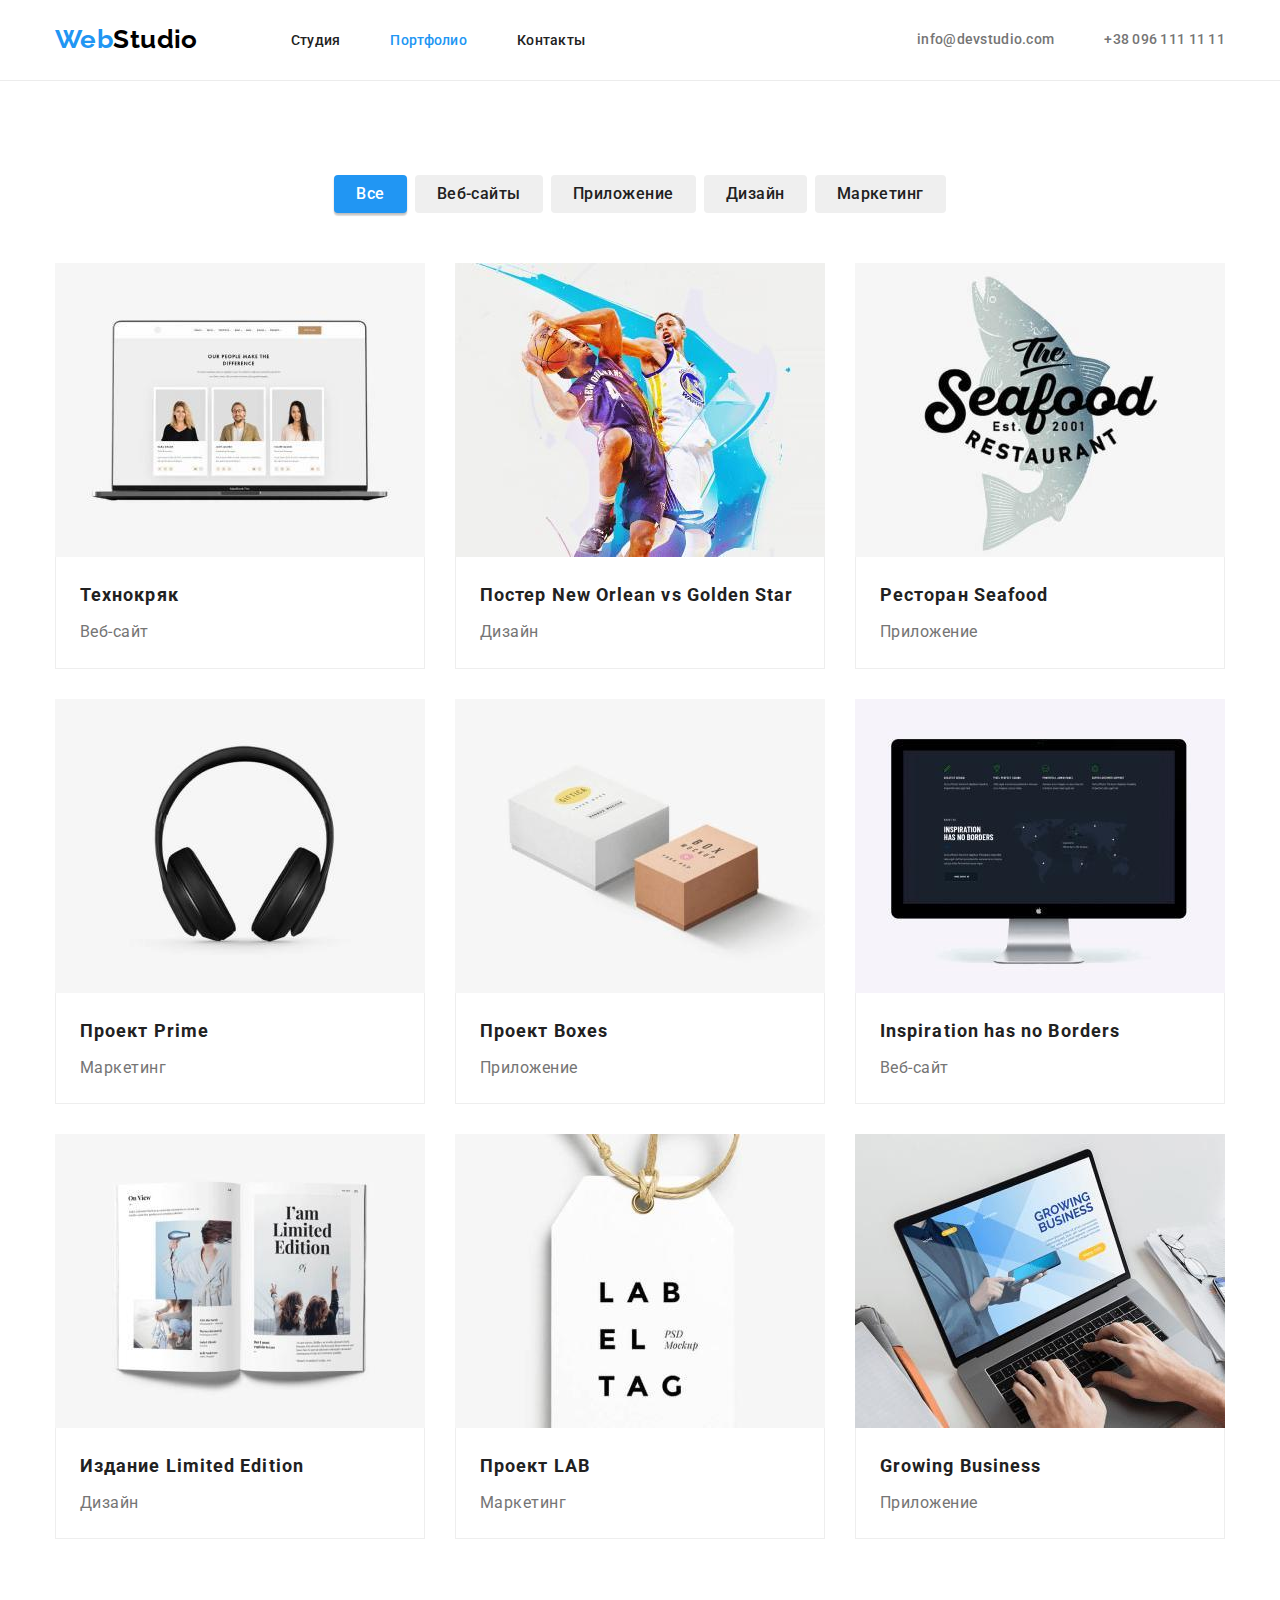
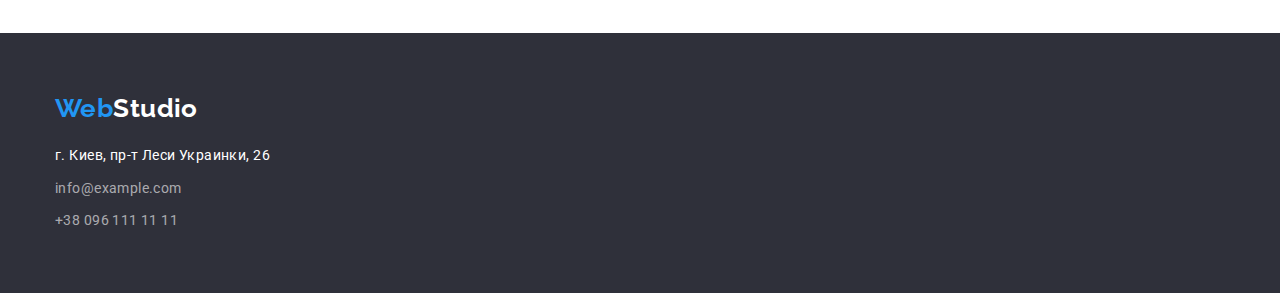
==== portfolio.html @ 13dfd396 "Create_repo_4" ====
<!DOCTYPE html>
<html lang="ru">
  <head>
    <meta charset="UTF-8" />
    <meta http-equiv="X-UA-Compatible" content="IE=edge" />
    <meta name="viewport" content="width=device-width, initial-scale=1.0" />
    <title>Document</title>
    <link rel="preconnect" href="https://fonts.googleapis.com" />
    <link rel="preconnect" href="https://fonts.gstatic.com" crossorigin />
    <link rel="stylesheet" href="https://fonts.googleapis.com/css2?family=Raleway:wght@700&family=Roboto:wght@400;500;700;900&display=swap" />
    <link rel="stylesheet" href="https://cdnjs.cloudflare.com/ajax/libs/modern-normalize/1.1.0/modern-normalize.min.css" />
    <link rel="stylesheet" href="./css/styles.css" />
  </head>

  <!-- Header-portfolio -->

  <body class="body">
      <header class="header">
        <div class="container">
         <nav class="main-nav">
            <a class="logo" href="./index.html" lang="en" aria-label="Главный логотип">
              Web<span class="logo-accent">Studio</span>
              </a>
            <ul class="list">
               <li class="nav-item">
                  <a class="nav-link " href="./index.html">Студия</a>
               </li>
               <li class="nav-item">
                  <a class="nav-link current" href="./portfolio.html"
                     >Портфолио</a
                  >
               </li>
               <li class="nav-item">
                  <a class="nav-link" href="">Контакты</a>
               </li>
            </ul>
         </nav>

            <!-- Link -->

            <ul class="auth-nav list">
              <li class="nav-items">
                  <a class="nav-contacts" href="mailto:info@devstudio.com">info@devstudio.com</a>
               </li>
               <li class="nav-items">
                  <a class="nav-contacts" href="tel:+380961111111">+38 096 111 11 11</a>
               </li>
            </ul>
        </div>
      </header>

    <!-- Portflio page button -->

    <main>
      <section class="portfolio">
        <div class="container">
        <h1 class="portfolio-title" hidden>Our projects</h1>
        <ul class="portfolio-list list">
          <li class="cards"><button class="pt-button primary">Все</button></li>
          <li class="cards"><button class="pt-button">Веб-сайты</button></li>
          <li class="cards"><button class="pt-button">Приложение</button></li>
          <li class="cards"><button class="pt-button">Дизайн</button></li>
          <li class="cards"><button class="pt-button">Маркетинг</button></li>
        </ul>
        <ul class="portfolio-block list">
          <li class="portfolio-item">
            <a class="portfolio-link" href="#">
            <img
              src="images/Squoosh_8.jpg"
              alt="Технокряк"
              width="370"
              height="294"
            />
            <div class="text">
            <h2 class="portfolio-projects">Технокряк</h2>
            <p class="portfolio-description">Веб-сайт</p>
            </div>
          </a>
          </li>
          <li class="portfolio-item">
            <a class="portfolio-link" href="#">
            <img
              src="images/Squoosh_9.jpg"
              alt="Дизайн"
              width="370"
              height="294"
            />
            <div class="text">
            <h2 class="portfolio-projects">Постер <span lang="en">New Orlean vs Golden Star</span></h2>
            <p class="portfolio-description">Дизайн</p>
            </div>
            </a>
          </li>
          <li class="portfolio-item">
            <a class="portfolio-link" href="#">
            <img
              src="images/Squoosh_10.jpg"
              alt="Приложение"
              width="370"
              height="294"
            />
            <div class="text">
            <h2 class="portfolio-projects">Ресторан <span lang="en">Seafood</span></h2>
            <p class="portfolio-description">Приложение</p>
            </div>
            </a>
          </li>
          <li class="portfolio-item">
            <a class="portfolio-link" href="#">
            <img
              src="images/Squoosh_11.jpg"
              alt="Маркетинг"
              width="370"
              height="294"
            />
            <div class="text">
            <h2 class="portfolio-projects">Проект <span lang="en">Prime</span></h2>
            <p class="portfolio-description">Маркетинг</p>
            </div>
            </a>
          </li>
          <li class="portfolio-item">
            <a class="portfolio-link" href="#">
            <img
              src="images/Squoosh_12.jpg"
              alt="Приложение"
              width="370"
              height="294"
            />
            <div class="text">
            <h2 class="portfolio-projects">Проект <span lang="en">Boxes</span></h2>
            <p class="portfolio-description">Приложение</p>
            </div>
            </a>
          </li>
          <li class="portfolio-item">
            <a class="portfolio-link" href="#">
            <img
              src="images/Squoosh_13.jpg"
              alt="Веб-сайт"
              width="370"
              height="294"
            />
            <div class="text">
            <h2 class="portfolio-projects" lang="en">Inspiration has no Borders</h2>
            <p class="portfolio-description">Веб-сайт</p>
            </div>
          </li>
          <li class="portfolio-item">
            <a class="portfolio-link" href="#">
            <img
              src="images/Squoosh_14.jpg"
              alt="Дизайн"
              width="370"
              height="294"
            />
            <div class="text">
            <h2 class="portfolio-projects">Издание <span lang="en">Limited Edition</span></h2>
            <p class="portfolio-description">Дизайн</p>
            </div>
            </a>
          </li>
          <li class="portfolio-item">
            <a class="portfolio-link" href="#">
            <img
              src="images/Squoosh_15.jpg"
              alt="Маркетинг"
              width="370"
              height="294"
            />
            <div class="text">
            <h2 class="portfolio-projects">Проект <span lang="en">LAB</span></h2>
            <p class="portfolio-description">Маркетинг</p>
            </div>
            </a>
          </li>
          <li class="portfolio-item">
            <a class="portfolio-link" href="#">
            <img
              src="images/Squoosh_16.jpg"
              alt="Приложение"
              width="370"
              height="294"
            />
            <div class="text">
            <h2 class="portfolio-projects" lang="en">Growing Business</h2>
            <p class="portfolio-description">Приложение</p>
            </div>
            </a>
          </li>
        </ul>
        </div>
      </section>
    </main>

    <!-- Footer portfolio -->

      <footer class="footer">
         <div class="container">
            <a class="logo" href="index.html" lang="en" aria-label="Логотип футера"
               >Web<span class="logo-accent-white">Studio</span></a
            >
            <address>
               <ul class="list">
                 <li class="footer-item">
                  <a class="footer-addrees">г. Киев, пр-т Леси Украинки, 26</li>
                  <li class="footer-item">
                     <a class="footer-contacts" href="mailto:info@example.com">info@example.com</a>
                  </li>
                  <li class="footer-item">
                     <a class="footer-contacts" href="tel:+380991111111"
                        >+38 096 111 11 11</a
                     >
                  </li>
               </ul>
            </address>
         </div>
      </footer>
   </body>
</html>
---- css/styles.css ----
html {
    box-sizing: border-box;
}

*,
*::before,
*::after {
    box-sizing: inherit;
}

/* Основные стили для макета и CSS переменные*/

:root {
    /* Шрифт */
    --main-font: 'Roboto', sans-serif;
    --secondary-font: 'Raleway', sans-serif;

    /* Основной цвет текста */
    --logo-accent-color: #000000;
    --primary-text-color: #212121;
    --title-text-color: #757575;
    --button-color: #188ce8;
    --accent-color: #2196F3;
    --border-bottom-color:#ececec;
    --background-color-white: #FFFFFF;
    --background-color-black: #2F303A;
    --background-color-box: #E5E5E5;
    --background-color-section-team: #F5F4FA;
    --container-bg-2: #EEEEEE;

    /* Тени */
    --shadow-color-box-shadow: 0px 1px 3px rgba(0, 0, 0, 0.12), 0px 1px 1px rgba(0, 0, 0, 0.14), 0px 2px 1px rgba(0, 0, 0, 0.2);
    --shadow-color-portfolio-bt: 0px 3px 1px rgba(0, 0, 0, 0.1), 0px 1px 2px rgba(0, 0, 0, 0.08), 0px 2px 2px rgba(0, 0, 0, 0.12);
}

/* Основные стили body */
.body {
    font-size: 14px;
    font-family: 'Roboto', sans-serif;
    letter-spacing: 0.03em;

    color: var(--primary-text-color);
    background-color: var(--background-color-white);
    /* outline: 2px solid tomato  */
}

/* Сброс стилей для тегов */
h1,
h2,
h3,
p {
    margin: 0;
}

ul,
ol {
    list-style: none;
    padding: 0;
    margin: 0;
}

a {
    text-decoration: none;
}

img {
    display: block;
    max-width: 100%;
    height: auto;
}

/* Спрятанный тег, который не должен отображаться в браузере */
.hidden {
    position: absolute;
    white-space: nowrap;
    width: 1px;
    height: 1px;
    overflow: hidden;
    border: 0;
    padding: 0;
    clip: rect(0 0 0 0);
    clip-path: inset(50%);
    margin: -1px;
}

.container {
    width: 1200px;
    padding-left: 15px;
    padding-right: 15px;
    margin-left: auto;
    margin-right: auto;
}

.section {
    padding-top: 94px; 
    padding-bottom: 94px;
}

/* Header */

.main-nav .list {
    display: flex;
    align-items: center;
}

.container .main-nav {
    display: flex;
    align-items: center;
}

.header .container {
    display: flex;
    align-items: center;
}

.header {
    border-bottom: 1px solid var(--border-bottom-color);
}

.logo {
    text-decoration: none;
    font-family: var(--secondary-font);
    font-weight: 700;
    font-size: 26px;
    line-height: 1.19;

    color: var(--accent-color);
}

.main-nav .logo {
    padding-top: 24px;
    padding-bottom: 25px;
    margin-right: 93px;
}

.logo-accent {
    color: var(--logo-accent-color);
}

.logo-accent-white {
    color: var(--background-color-white);
}

.list {
    list-style: none;
}

.nav-item {
    margin-right: 50px;
}

.nav-link {
    display: block;
    padding-top: 32px;
    padding-bottom: 32px;

    text-decoration: none;
    font-weight: 500;
    line-height: 1.17;
    letter-spacing: 0.02em;

    color: var(--primary-text-color);
}

.current,
.nav-link:hover,
.nav-link:focus,
.nav-contacts:hover,
.nav-contacts:focus,
.footer-addrees:hover,
.footer-addrees:focus,
.footer-contacts:hover,
.footer-contacts:focus {
    color: var(--accent-color);
}

.auth-nav {
    display: flex;
    align-items: center;
    margin-left: auto;
}

.nav-items {
    margin-right: 50px;
}

.nav-items:last-child {
    margin-right: 0;
}

.nav-contacts {
    display: block;
    padding-top: 32px;
    padding-bottom: 32px;

    font-weight: 500;
    line-height: 1.14;
    letter-spacing: 0.02em;

    color: var(--title-text-color);
}

/* Примеры */

/* .site-nav .item {
    margin-right: 50px;
}

.site-nav .item:last-child {
    margin-right: 0;
} */

/* Section hero */

.hero {
    text-align: center;
    padding-top: 200px;
    padding-bottom: 200px;
    
    background-color: var(--background-color-black);
    max-width: 1600px;
    height: 600px;
    margin-right: auto;
    margin-left: auto;
    background-repeat: no-repeat;
    background-position: center;
    background-size: cover;
}

.hero-title {
    margin-bottom: 30px;
    margin-right: auto;
    margin-left: auto;
    width: 696px;

    font-size: 44px;
    font-weight: 900;
    line-height: 1.36;
    letter-spacing: 0.06em;
    text-transform: uppercase;

    color: var(--background-color-white);
}

.hero-button {
    font-family: inherit;
    font-style: normal;
    font-weight: 700;
    font-size: 16px;
    line-height: 1.88;
    letter-spacing: 0.06em;

    color: var(--background-color-white);
    background-color: var(--accent-color);
    /* box-shadow: 0px 4px 4px rgba(0, 0, 0, 0.15); */
    padding: 10px 32px;
    border: none;
    border-radius: 4px;
}

.hero-button:hover,
.hero-button:focus {
    background-color: var(--button-color);
}

/* Features */

.features.section .list {
    display: flex;
    align-items: center;
}

/* box */
.second-title,
.working-process,
.team-title {
    font-weight: 700;
    font-size: 36px;
    line-height: 1.16;
    text-align: center;

    color: var(--primary-text-color);
}

.features-items {
    margin-right: 30px;
    width: 270px;
}

.features-items:last-child {
    margin-right: 0;
}

.features-title {
    margin-bottom: 10px;
}

.features-title {
    font-size: 14px;
    font-style: normal;
    font-weight: 700;
    line-height: 1.14;
    text-transform: uppercase;
    color: var(--primary-text-color);
}

.features-text {
    font-weight: 400;
    line-height: 1.71;

    color: var(--title-text-color)
}

/* What are we doing */

.working {
    padding-bottom: 94px;
}

.working .list {
    display: flex;
}

.working-process {
    margin-bottom: 50px;
}

.working-item {
    margin-right: 30px;
}

.working-item:last-child {
    margin-right: 0;
}

/* section-team */

.team {
    background-color: var(--background-color-section-team)
}

.team .list {
    display: flex;
}

.team-title {
    margin-bottom: 50px;
}

.team-items {
    padding-top: 30px;
    padding-bottom: 30px;
}

.employee {
    margin-bottom: 10px;

    font-weight: 500;
    font-size: 16px;
    line-height: 1.19;
    text-align: center;

    color: var(--primary-text-color);
}

.working-position {
    font-size: 16px;
    line-height: 1.19;
    text-align: center;

    color: var(--title-text-color);
}

.team-item {
    margin-right: 30px;

    background-color: var(--background-color-white);
    box-shadow: var(--shadow-color-box-shadow);
    border-radius: 0px 0px 4px 4px;
}

.team-item:last-child {
    margin-right: 0;
}

.photo-team {
    border-top-left-radius: 4px;
    border-top-right-radius: 4px;
}

/* Footer */

.footer {
    background-color: var(--background-color-black);
    padding-top: 60px;
    padding-bottom: 60px;
}

.footer .logo {
    display: inline-block;
    margin-bottom: 20px;
}

.footer-item {
    margin-bottom: 9px;
}

.footer-item:last-child {
    margin-bottom: 0;
}

.footer-addrees {
    cursor: pointer;
    line-height: 1.71;

    color: var(--background-color-white);

    text-decoration: none;
    font-style: normal;
}

.footer-contacts {
    line-height: 1.71;
    text-decoration: none;
    font-style: normal;

    color: rgba(255, 255, 255, 0.6);
}

/* portfolio page button */

.portfolio {
    padding-top: 94px;
    padding-bottom: 94px;
}

.portfolio-list {
    margin-bottom: 50px;

    display: flex;
    align-items: center;
    justify-content: center;
}

.portfolio-title {
    font-size: 44px;
    font-weight: 900;
    line-height: 1.36;
    letter-spacing: 0.06em;
    text-align: center;
    text-transform: uppercase;

    color: var(--primary-text-color);
}

.pt-button {
    cursor: pointer;
    font-family: inherit;
    font-weight: 500;
    font-size: 16px;
    line-height: 1.63;
    text-align: center;
    letter-spacing: 0.03em;
    border: none;
    border-radius: 4px;
    padding: 6px 22px;

    color: var(--primary-text-color);
}

.primary {
    background-color: var(--accent-color);
    color: var(--background-color-white);
    box-shadow: var(--shadow-color-portfolio-bt);
}

.pt-button:hover,
.pt-button:focus {
    background-color: var(--accent-color);
    color: var(--background-color-white);
    box-shadow: var(--shadow-color-portfolio-bt);
}

.portfolio .cards {
    margin-right: 8px;
}

.portfolio .cards:last-child {
    margin-right: 0;
}

.portfolio-block {
    display: flex;
    flex-wrap: wrap;
}

.portfolio-link {
    text-decoration: none;
}

.portfolio-item {
    width: calc((100% - 2 * 30px) / 3);
    margin-right: 30px;
    margin-bottom: 30px;
}

.portfolio-item:nth-child(3n) {
    margin-right: 0;
}

.portfolio-item:nth-last-child(-n + 3) {
    margin-right: 30px;
    margin-bottom: 0;
}

.portfolio-item:last-child {
    margin-right: 0;
}

.portfolio-projects {
    margin-bottom: 4px;

    font-weight: 700;
    font-size: 18px;
    line-height: 2;
    letter-spacing: 0.06em;

    color: var(--primary-text-color);
}

.portfolio-description {
    font-size: 16px;
    line-height: 1.88;
    letter-spacing: 0.03em;

    color: var(--title-text-color);
}

.portfolio-item .text {
    padding: 20px 24px;
    border-left: 1px solid var(--container-bg-2);
    border-right: 1px solid var(--container-bg-2);
    border-bottom: 1px solid var(--container-bg-2);
}
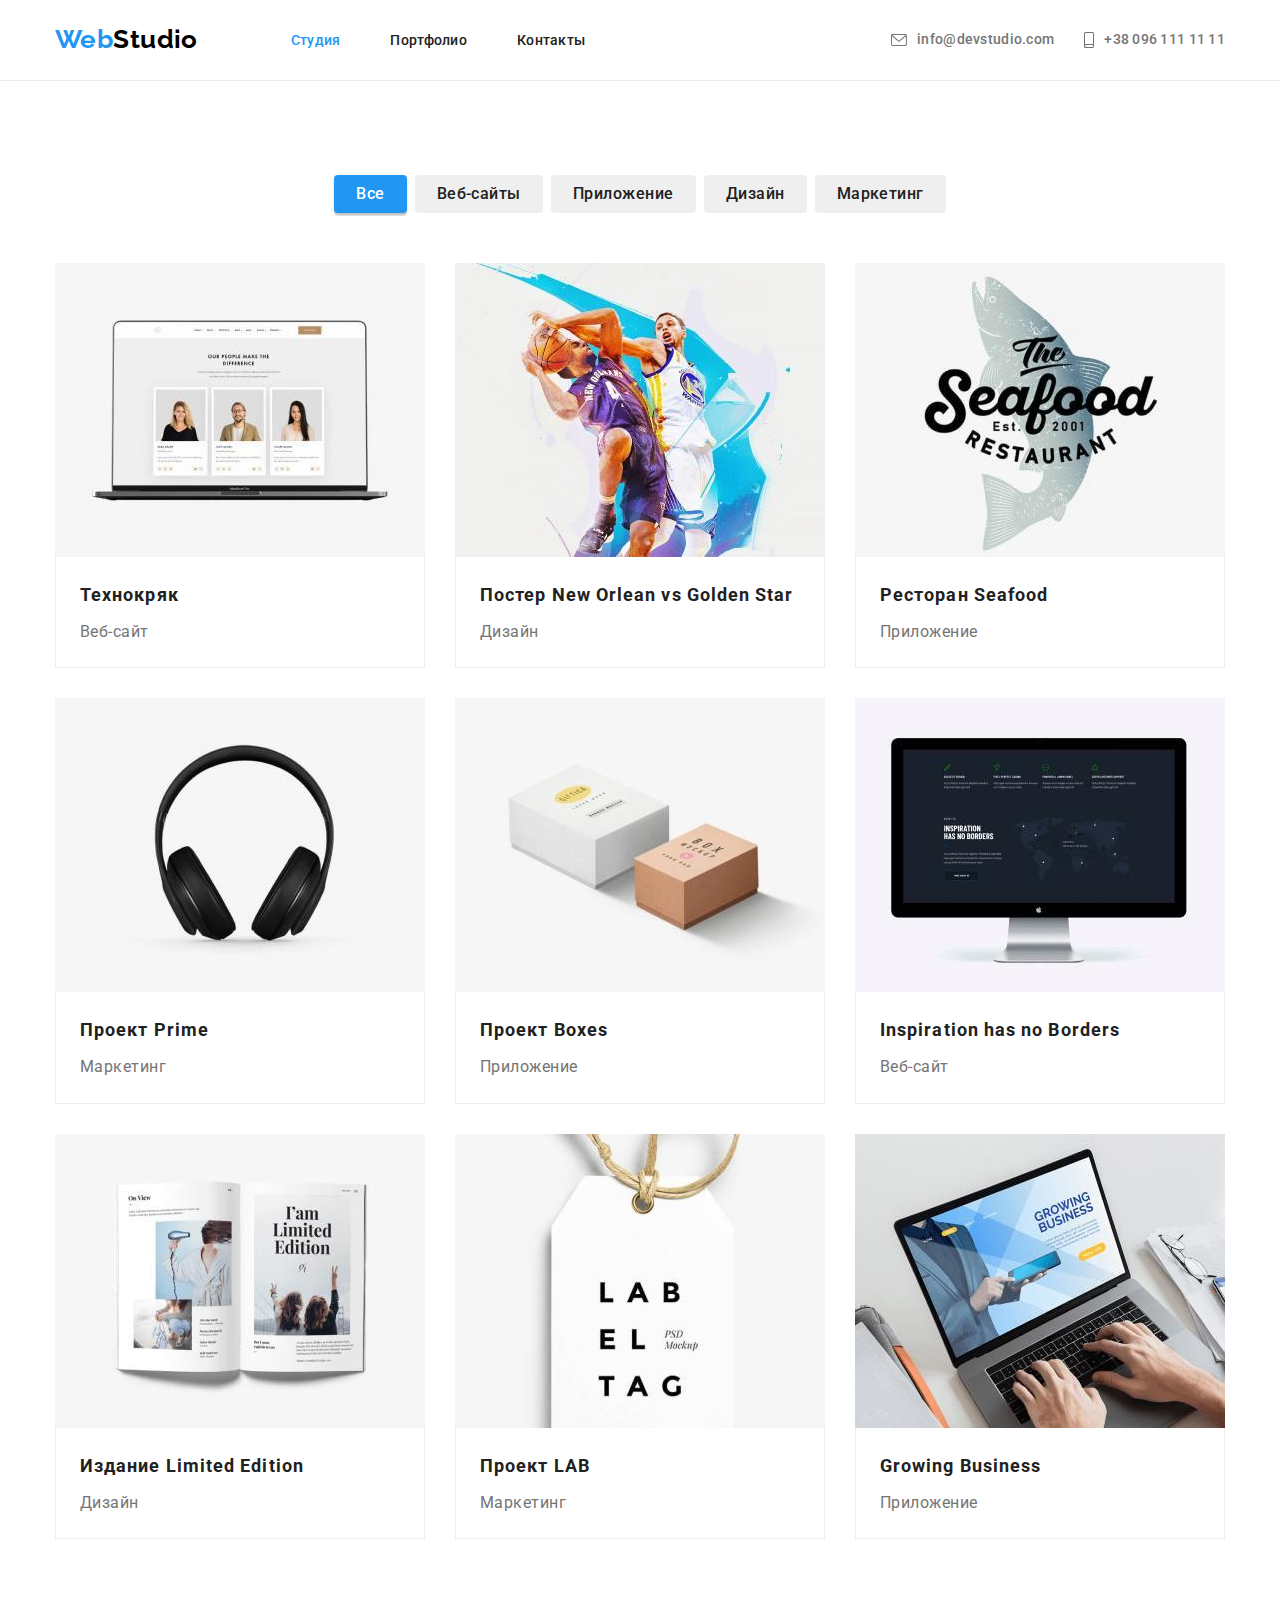
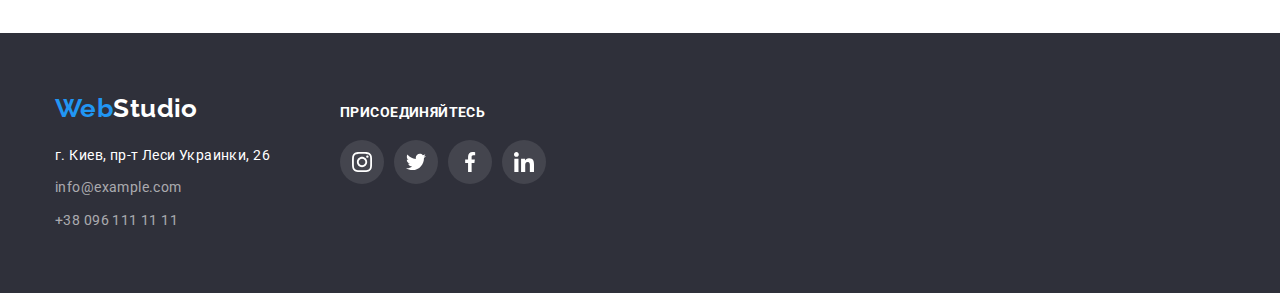
==== commit 82b184fc: "Add_new_header_and_footer" ====
--- a/portfolio.html
+++ b/portfolio.html
@@ -16,37 +16,54 @@
 
   <body class="body">
       <header class="header">
-        <div class="container">
-         <nav class="main-nav">
-            <a class="logo" href="./index.html" lang="en" aria-label="Главный логотип">
-              Web<span class="logo-accent">Studio</span>
-              </a>
-            <ul class="list">
-               <li class="nav-item">
-                  <a class="nav-link " href="./index.html">Студия</a>
+         <div class="container">
+            <nav class="main-nav">
+               <a
+                  class="logo"
+                  href="./index.html"
+                  lang="en"
+                  aria-label="Главный логотип"
+               >
+                  Web<span class="logo-accent">Studio</span>
+               </a>
+               <ul class="list">
+                  <li class="nav-item">
+                     <a class="nav-link current" href="./index.html">Студия</a>
+                  </li>
+                  <li class="nav-item">
+                     <a class="nav-link" href="./portfolio.html">Портфолио</a>
+                  </li>
+                  <li class="nav-item">
+                     <a class="nav-link" href="#">Контакты</a>
+                  </li>
+               </ul>
+            </nav>
+
+            <!-- Link -->
+
+            <ul class="auth-nav list">
+               <li class="header-items">
+                  <a class="header-contact" href="mailto:info@devstudio.com">
+                     <svg class="header-icon" width="16" heigh="12">
+                        <use
+                           href="./images/Icons/symbol-defs.svg#icon-envelope"
+                        ></use>
+                     </svg>
+                     info@devstudio.com
+                     </a>
                </li>
-               <li class="nav-item">
-                  <a class="nav-link current" href="./portfolio.html"
-                     >Портфолио</a
-                  >
-               </li>
-               <li class="nav-item">
-                  <a class="nav-link" href="">Контакты</a>
+               <li class="header-items">
+                  <a class="header-contact" href="tel:+380961111111">
+                     <svg class="header-icon" width="10" heigh="16">
+                        <use
+                           href="./images/Icons/symbol-defs.svg#icon-smartphone"
+                        ></use>
+                     </svg>
+                     +38 096 111 11 11
+                     </a>
                </li>
             </ul>
-         </nav>
-
-            <!-- Link -->
-
-            <ul class="auth-nav list">
-              <li class="nav-items">
-                  <a class="nav-contacts" href="mailto:info@devstudio.com">info@devstudio.com</a>
-               </li>
-               <li class="nav-items">
-                  <a class="nav-contacts" href="tel:+380961111111">+38 096 111 11 11</a>
-               </li>
-            </ul>
-        </div>
+         </div>
       </header>
 
     <!-- Portflio page button -->
@@ -197,23 +214,125 @@
 
       <footer class="footer">
          <div class="container">
-            <a class="logo" href="index.html" lang="en" aria-label="Логотип футера"
-               >Web<span class="logo-accent-white">Studio</span></a
-            >
-            <address>
-               <ul class="list">
-                 <li class="footer-item">
-                  <a class="footer-addrees">г. Киев, пр-т Леси Украинки, 26</li>
-                  <li class="footer-item">
-                     <a class="footer-contacts" href="mailto:info@example.com">info@example.com</a>
-                  </li>
-                  <li class="footer-item">
-                     <a class="footer-contacts" href="tel:+380991111111"
-                        >+38 096 111 11 11</a
+            <div class="footer-address-container">
+               <a
+                  class="logo"
+                  href="index.html"
+                  lang="en"
+                  aria-label="Логотип футера"
+                  >Web<span class="logo-accent-white">Studio</span></a
+               >
+               <address class="address-footer">
+                  <ul class="list">
+                     <li class="footer-item">
+                        <a
+                           class="footer-address"
+                           href="https://goo.gl/maps/qPdaPdiiLv6fJNoK8"
+                           target="_blank"
+                           rel="noopener norefferer nofollow"
+                           >г. Киев, пр-т Леси Украинки, 26</a
+                        >
+                     </li>
+                     <li class="footer-item">
+                        <a
+                           class="footer-contacts"
+                           href="mailto:info@example.com"
+                           >info@example.com</a
+                        >
+                     </li>
+                     <li class="footer-item">
+                        <a class="footer-contacts" href="tel:+380991111111"
+                           >+38 096 111 11 11</a
+                        >
+                     </li>
+                  </ul>
+               </address>
+            </div>
+            <div class="fotter-social-container">
+               <strong class="footer-social-caption">Присоединяйтесь</strong>
+               <ul class="footer-social-list">
+                  <li class="footer-social-item">
+                     <a
+                        class="footer-social-link"
+                        href="https://www.instagram.com/"
+                        target="_blank"
+                        rel="noopener norefferer"
+                        lang="en"
+                        aria-label="Instagram"
                      >
+                        <svg
+                           class="footer-social-icon"
+                           width="20"
+                           height="20"
+                        >
+                           <use
+                              href="./images/Icons/symbol-defs.svg#icon-instagram-2"
+                           ></use>
+                        </svg>
+                     </a>
+                  </li>
+                  <li class="footer-social-item">
+                     <a
+                        class="footer-social-link"
+                        href="https://www.twitter.com/"
+                        target="_blank"
+                        rel="noopener norefferer"
+                        lang="en"
+                        aria-label="Twitter"
+                     >
+                        <svg
+                           class="footer-social-icon"
+                           width="20"
+                           height="20"
+                        >
+                           <use
+                              href="./images/Icons/symbol-defs.svg#icon-twitter-2"
+                           ></use>
+                        </svg>
+                     </a>
+                  </li>
+                  <li class="footer-social-item">
+                     <a
+                        class="footer-social-link"
+                        href="https://www.facebook.com/"
+                        target="_blank"
+                        rel="noopener norefferer"
+                        lang="en"
+                        aria-label="Facebook"
+                     >
+                        <svg
+                           class="footer-social-icon"
+                           width="20"
+                           height="20"
+                        >
+                           <use
+                              href="./images/Icons/symbol-defs.svg#icon-facebook-2"
+                           ></use>
+                        </svg>
+                     </a>
+                  </li>
+                  <li class="footer-social-item">
+                     <a
+                        class="footer-social-link"
+                        href="https://www.linkedin.com/"
+                        target="_blank"
+                        rel="noopener norefferer"
+                        lang="en"
+                        aria-label="Linkedin"
+                     >
+                        <svg
+                           class="footer-social-icon"
+                           width="20"
+                           height="20"
+                        >
+                           <use
+                              href="./images/Icons/symbol-defs.svg#icon-linkedin-2"
+                           ></use>
+                        </svg>
+                     </a>
                   </li>
                </ul>
-            </address>
+            </div>
          </div>
       </footer>
    </body>
--- a/css/styles.css
+++ b/css/styles.css
@@ -1,4 +1,4 @@
-html {
+/* html {
     box-sizing: border-box;
 }
 
@@ -6,7 +6,43 @@
 *::before,
 *::after {
     box-sizing: inherit;
-}
+} */
+
+/* ==========================================
+Single-colored icons can be modified like so:
+.icon-name {
+  font-size: 32px;
+  color: red;
+}
+========================================== */
+
+/* .icon-envelope {
+    width: 1.3330078125em;
+}
+
+.icon-Logo-1 {
+    width: 1.7666015625em;
+}
+
+.icon-Logo-2 {
+    width: 1.7666015625em;
+}
+
+.icon-Logo-3 {
+    width: 1.7666015625em;
+}
+
+.icon-Logo-4 {
+    width: 1.7666015625em;
+}
+
+.icon-Logo {
+    width: 1.7666015625em;
+}
+
+.icon-smartphone {
+    width: 0.625em;
+} */
 
 /* Основные стили для макета и CSS переменные*/
 
@@ -27,6 +63,16 @@
     --background-color-box: #E5E5E5;
     --background-color-section-team: #F5F4FA;
     --container-bg-2: #EEEEEE;
+    --icon-color: #afb1b8;
+    --icon-color-hover: #ffffff;
+
+    /* Основные фоновые цвета */
+    --primary-background-color: #ffffff;
+    --secondary-background-color: #2f303a;
+    --third-background-color: #f5f4fa;
+    --header-board-color: #ececec;
+    --next-border-color: #eeeeee;
+    --footer-background-color: rgba(255, 255, 255, 0.1);
 
     /* Тени */
     --shadow-color-box-shadow: 0px 1px 3px rgba(0, 0, 0, 0.12), 0px 1px 1px rgba(0, 0, 0, 0.14), 0px 2px 1px rgba(0, 0, 0, 0.2);
@@ -35,8 +81,8 @@
 
 /* Основные стили body */
 .body {
+    font-family: var(--main-font);
     font-size: 14px;
-    font-family: 'Roboto', sans-serif;
     letter-spacing: 0.03em;
 
     color: var(--primary-text-color);
@@ -110,6 +156,7 @@
 
 .header .container {
     display: flex;
+    height: 80.35px;
     align-items: center;
 }
 
@@ -120,8 +167,8 @@
 .logo {
     text-decoration: none;
     font-family: var(--secondary-font);
+    font-size: 26px;
     font-weight: 700;
-    font-size: 26px;
     line-height: 1.19;
 
     color: var(--accent-color);
@@ -149,6 +196,10 @@
     margin-right: 50px;
 }
 
+.nav-item:last-child {
+    margin-right: 0;
+}
+
 .nav-link {
     display: block;
     padding-top: 32px;
@@ -165,39 +216,49 @@
 .current,
 .nav-link:hover,
 .nav-link:focus,
-.nav-contacts:hover,
-.nav-contacts:focus,
-.footer-addrees:hover,
-.footer-addrees:focus,
+.header-contact:hover,
+.header-contact:focus,
+.footer-address:hover,
+.footer-address:focus,
 .footer-contacts:hover,
-.footer-contacts:focus {
+.footer-contacts:focus,
+.header-items > .icon:hover {
     color: var(--accent-color);
 }
 
 .auth-nav {
-    display: flex;
-    align-items: center;
     margin-left: auto;
-}
-
-.nav-items {
-    margin-right: 50px;
-}
-
-.nav-items:last-child {
-    margin-right: 0;
-}
-
-.nav-contacts {
-    display: block;
+
+    display: flex;
+    align-items: center;
+}
+
+.header-items:not(:last-child) {
+    margin-right: 30px;
+}
+
+.header-contact {
+    display: flex;
+    align-items: center;
     padding-top: 32px;
     padding-bottom: 32px;
 
     font-weight: 500;
     line-height: 1.14;
     letter-spacing: 0.02em;
+    text-decoration: none;
 
     color: var(--title-text-color);
+}
+
+.header-items {
+    display: flex;
+    align-items: center;
+}
+
+.header-icon {
+    fill: currentColor;
+    margin-right: 10px;
 }
 
 /* Примеры */
@@ -213,18 +274,22 @@
 /* Section hero */
 
 .hero {
+    background-color: var(--background-color-black);
     text-align: center;
     padding-top: 200px;
     padding-bottom: 200px;
-    
-    background-color: var(--background-color-black);
+
+    background-image: linear-gradient(to right,
+    rgba(47, 48, 58, 0.4),
+    rgba(47, 48, 58, 0.4)),
+    url('../images/Hero_image.jpg');
     max-width: 1600px;
     height: 600px;
+    margin-left: auto;
     margin-right: auto;
-    margin-left: auto;
+    background-size: cover;
+    background-position: center;
     background-repeat: no-repeat;
-    background-position: center;
-    background-size: cover;
 }
 
 .hero-title {
@@ -244,7 +309,6 @@
 
 .hero-button {
     font-family: inherit;
-    font-style: normal;
     font-weight: 700;
     font-size: 16px;
     line-height: 1.88;
@@ -279,15 +343,17 @@
     line-height: 1.16;
     text-align: center;
 
+    margin-bottom: 50px;
+
     color: var(--primary-text-color);
 }
 
-.features-items {
+.features-item {
     margin-right: 30px;
     width: 270px;
 }
 
-.features-items:last-child {
+.features-item:last-child {
     margin-right: 0;
 }
 
@@ -297,10 +363,10 @@
 
 .features-title {
     font-size: 14px;
-    font-style: normal;
     font-weight: 700;
     line-height: 1.14;
     text-transform: uppercase;
+    
     color: var(--primary-text-color);
 }
 
@@ -311,6 +377,27 @@
     color: var(--title-text-color)
 }
 
+.features-item-icon {
+    display: flex;
+    align-items: center;
+    justify-content: center;
+
+    background-color: var(--third-background-color);
+    width: 270px;
+    height: 120px;
+    margin-bottom: 30px;
+    border-radius: 4px;
+}
+
+.features-item-icon:hover {
+    background-color: var(--accent-color);
+}
+
+.features-item-icon:hover .features-icon {
+    --color1: #ffffff;
+    --color2: #000000;
+}
+
 /* What are we doing */
 
 .working {
@@ -321,10 +408,6 @@
     display: flex;
 }
 
-.working-process {
-    margin-bottom: 50px;
-}
-
 .working-item {
     margin-right: 30px;
 }
@@ -343,13 +426,8 @@
     display: flex;
 }
 
-.team-title {
-    margin-bottom: 50px;
-}
-
 .team-items {
-    padding-top: 30px;
-    padding-bottom: 30px;
+    padding: 30px 32px;
 }
 
 .employee {
@@ -367,6 +445,7 @@
     font-size: 16px;
     line-height: 1.19;
     text-align: center;
+    margin-bottom: 16px;
 
     color: var(--title-text-color);
 }
@@ -376,7 +455,7 @@
 
     background-color: var(--background-color-white);
     box-shadow: var(--shadow-color-box-shadow);
-    border-radius: 0px 0px 4px 4px;
+    border-radius: 4px 4px 4px 4px;
 }
 
 .team-item:last-child {
@@ -388,43 +467,74 @@
     border-top-right-radius: 4px;
 }
 
-/* Footer */
-
-.footer {
-    background-color: var(--background-color-black);
-    padding-top: 60px;
-    padding-bottom: 60px;
-}
-
-.footer .logo {
-    display: inline-block;
-    margin-bottom: 20px;
-}
-
-.footer-item {
-    margin-bottom: 9px;
-}
-
-.footer-item:last-child {
-    margin-bottom: 0;
-}
-
-.footer-addrees {
-    cursor: pointer;
-    line-height: 1.71;
-
-    color: var(--background-color-white);
-
-    text-decoration: none;
-    font-style: normal;
-}
-
-.footer-contacts {
-    line-height: 1.71;
-    text-decoration: none;
-    font-style: normal;
-
-    color: rgba(255, 255, 255, 0.6);
+/* Social icons */
+
+.social-items {
+    display: flex;
+    align-items: center;
+    justify-content: center;
+}
+
+.social-link {
+    display: flex;
+    align-items: center;
+    justify-content: center;
+
+    width: 44px;
+    height: 44px;
+    border-radius: 50%;
+
+    color: var(--icon-color);
+    background-color: var(--background-color-white);
+}
+
+.social-icon {
+    fill: currentColorff;
+}
+
+.social-link:hover,
+.social-link:focus {
+    color: var(--icon-color-hover);
+    background-color: var(--button-color);
+}
+
+.social-item:not(:last-child) {
+    margin-right: 10px;
+}
+
+/* Client section */
+
+.clients-link {
+    display: flex;
+    align-items: center;
+    justify-content: center;
+
+    width: 170px;
+    height: 92px;
+
+    border: 1px solid #afb1b8;
+    border-radius: 4px;
+
+    color: var(--icon-color);
+}
+
+.clients-link:focus,
+.clients-link:hover {
+    color: var(--accent-color);
+    border-color: var(--accent-color);
+}
+
+.clients-icon {
+    fill: currentColor;
+}
+
+.clients-list {
+    display: flex;
+    align-items: center;
+}
+
+.clients-items:not(:last-child) {
+    margin-right: 30px;
 }
 
 /* portfolio page button */
@@ -541,4 +651,109 @@
     border-left: 1px solid var(--container-bg-2);
     border-right: 1px solid var(--container-bg-2);
     border-bottom: 1px solid var(--container-bg-2);
+}
+
+/* Footer */
+
+.footer {
+    background-color: var(--background-color-black);
+    padding-top: 60px;
+    padding-bottom: 60px;
+}
+
+.footer .logo {
+    display: inline-block;
+    margin-bottom: 20px;
+}
+
+.footer-item {
+    margin-bottom: 9px;
+}
+
+.footer-item:last-child {
+    margin-bottom: 0;
+}
+
+.footer-address {
+    cursor: pointer;
+    line-height: 1.71;
+
+    color: var(--background-color-white);
+
+    text-decoration: none;
+    font-style: normal;
+}
+
+.footer-contacts {
+    line-height: 1.71;
+    text-decoration: none;
+    font-style: normal;
+
+    color: rgba(255, 255, 255, 0.6);
+}
+
+.footer-social-caption {
+    display: block;
+
+    text-transform: uppercase;
+    color: var(--icon-color-hover);
+    margin-bottom: 20px;
+}
+
+.footer > .container {
+    display: flex;
+    align-items: baseline;
+}
+
+.footer-address-container {
+    margin-right: 70px;
+}
+
+.footer-social-list {
+    display: flex;
+    align-items: center;
+    justify-content: center;
+
+    /* width: 44px;
+    height: 44px;
+    border-radius: 50%;
+
+    color: var(--icon-color-hover);
+    background-color: var(--footer-background-color); */
+}
+
+.footer-social-link {
+    display: flex;
+    align-items: center;
+    justify-content: center;
+    
+    width: 44px;
+    height: 44px;
+    border-radius: 50%;
+    
+    color: var(--icon-color-hover);
+    background-color: var(--footer-background-color);
+}
+
+.footer-social-icon {
+    fill: currentColor;
+}
+
+.footer-social-link:hover,
+.footer-social-link:focus {
+    color: var(--icon-color-hover);
+    background-color: var(--button-color);
+}
+
+.footer-social-item:not(:last-child) {
+    margin-right: 10px;
+}
+
+.icon {
+    display: inline-block;
+    width: 1em;
+    height: 1em;
+    stroke-width: 0;
+    stroke: currentColor;
+    fill: currentColor;
 }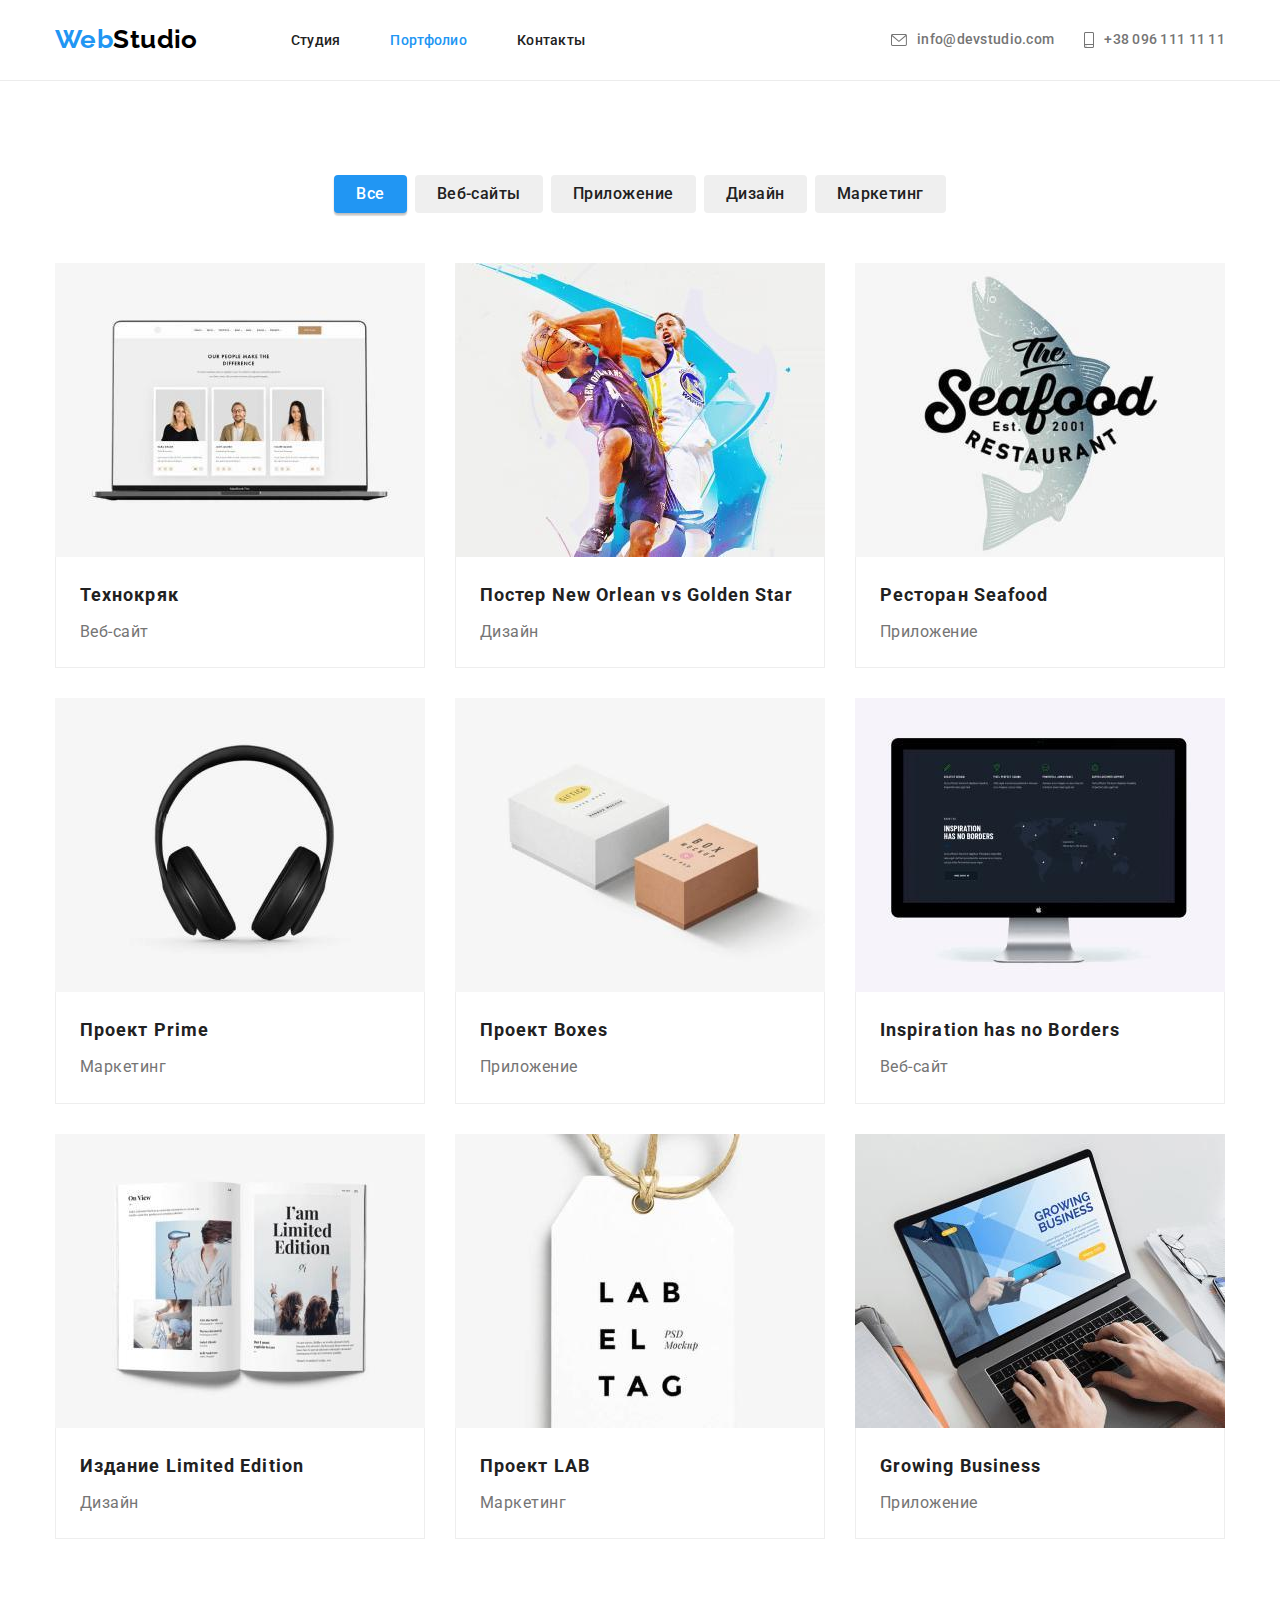
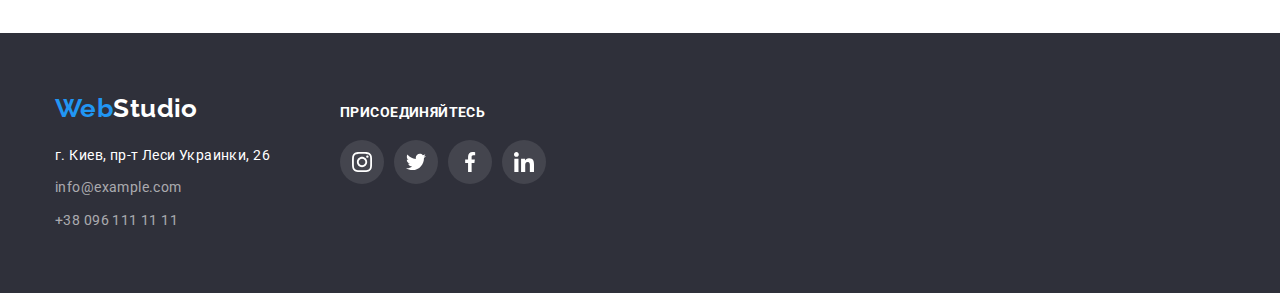
==== commit fc5dfa82: "Copied_header_and_footer" ====
--- a/portfolio.html
+++ b/portfolio.html
@@ -10,6 +10,7 @@
     <link rel="stylesheet" href="https://fonts.googleapis.com/css2?family=Raleway:wght@700&family=Roboto:wght@400;500;700;900&display=swap" />
     <link rel="stylesheet" href="https://cdnjs.cloudflare.com/ajax/libs/modern-normalize/1.1.0/modern-normalize.min.css" />
     <link rel="stylesheet" href="./css/styles.css" />
+    <link rel="shortcut icon" href="/favicon.ico/favicon-16x16.png" type="image/x-icon">
   </head>
 
   <!-- Header-portfolio -->
@@ -28,10 +29,10 @@
                </a>
                <ul class="list">
                   <li class="nav-item">
-                     <a class="nav-link current" href="./index.html">Студия</a>
+                     <a class="nav-link " href="./index.html">Студия</a>
                   </li>
                   <li class="nav-item">
-                     <a class="nav-link" href="./portfolio.html">Портфолио</a>
+                     <a class="nav-link current" href="./portfolio.html">Портфолио</a>
                   </li>
                   <li class="nav-item">
                      <a class="nav-link" href="#">Контакты</a>
@@ -46,7 +47,7 @@
                   <a class="header-contact" href="mailto:info@devstudio.com">
                      <svg class="header-icon" width="16" heigh="12">
                         <use
-                           href="./images/Icons/symbol-defs.svg#icon-envelope"
+                           href="./images/Icons/sprite.svg#icon-envelope"
                         ></use>
                      </svg>
                      info@devstudio.com
@@ -56,7 +57,7 @@
                   <a class="header-contact" href="tel:+380961111111">
                      <svg class="header-icon" width="10" heigh="16">
                         <use
-                           href="./images/Icons/symbol-defs.svg#icon-smartphone"
+                           href="./images/Icons/sprite.svg#icon-smartphone"
                         ></use>
                      </svg>
                      +38 096 111 11 11
@@ -266,7 +267,7 @@
                            height="20"
                         >
                            <use
-                              href="./images/Icons/symbol-defs.svg#icon-instagram-2"
+                              href="./images/Icons/sprite.svg#icon-instagram-2"
                            ></use>
                         </svg>
                      </a>
@@ -286,7 +287,7 @@
                            height="20"
                         >
                            <use
-                              href="./images/Icons/symbol-defs.svg#icon-twitter-2"
+                              href="./images/Icons/sprite.svg#icon-twitter-2"
                            ></use>
                         </svg>
                      </a>
@@ -306,7 +307,7 @@
                            height="20"
                         >
                            <use
-                              href="./images/Icons/symbol-defs.svg#icon-facebook-2"
+                              href="./images/Icons/sprite.svg#icon-facebook-2"
                            ></use>
                         </svg>
                      </a>
@@ -326,7 +327,7 @@
                            height="20"
                         >
                            <use
-                              href="./images/Icons/symbol-defs.svg#icon-linkedin-2"
+                              href="./images/Icons/sprite.svg#icon-linkedin-2"
                            ></use>
                         </svg>
                      </a>
--- a/css/styles.css
+++ b/css/styles.css
@@ -389,14 +389,14 @@
     border-radius: 4px;
 }
 
-.features-item-icon:hover {
+/* .features-item-icon:hover {
     background-color: var(--accent-color);
-}
-
-.features-item-icon:hover .features-icon {
+} */
+
+/* .features-item-icon:hover .features-icon {
     --color1: #ffffff;
     --color2: #000000;
-}
+} */
 
 /* What are we doing */
 
@@ -694,7 +694,7 @@
 
 .footer-social-caption {
     display: block;
-
+    
     text-transform: uppercase;
     color: var(--icon-color-hover);
     margin-bottom: 20px;
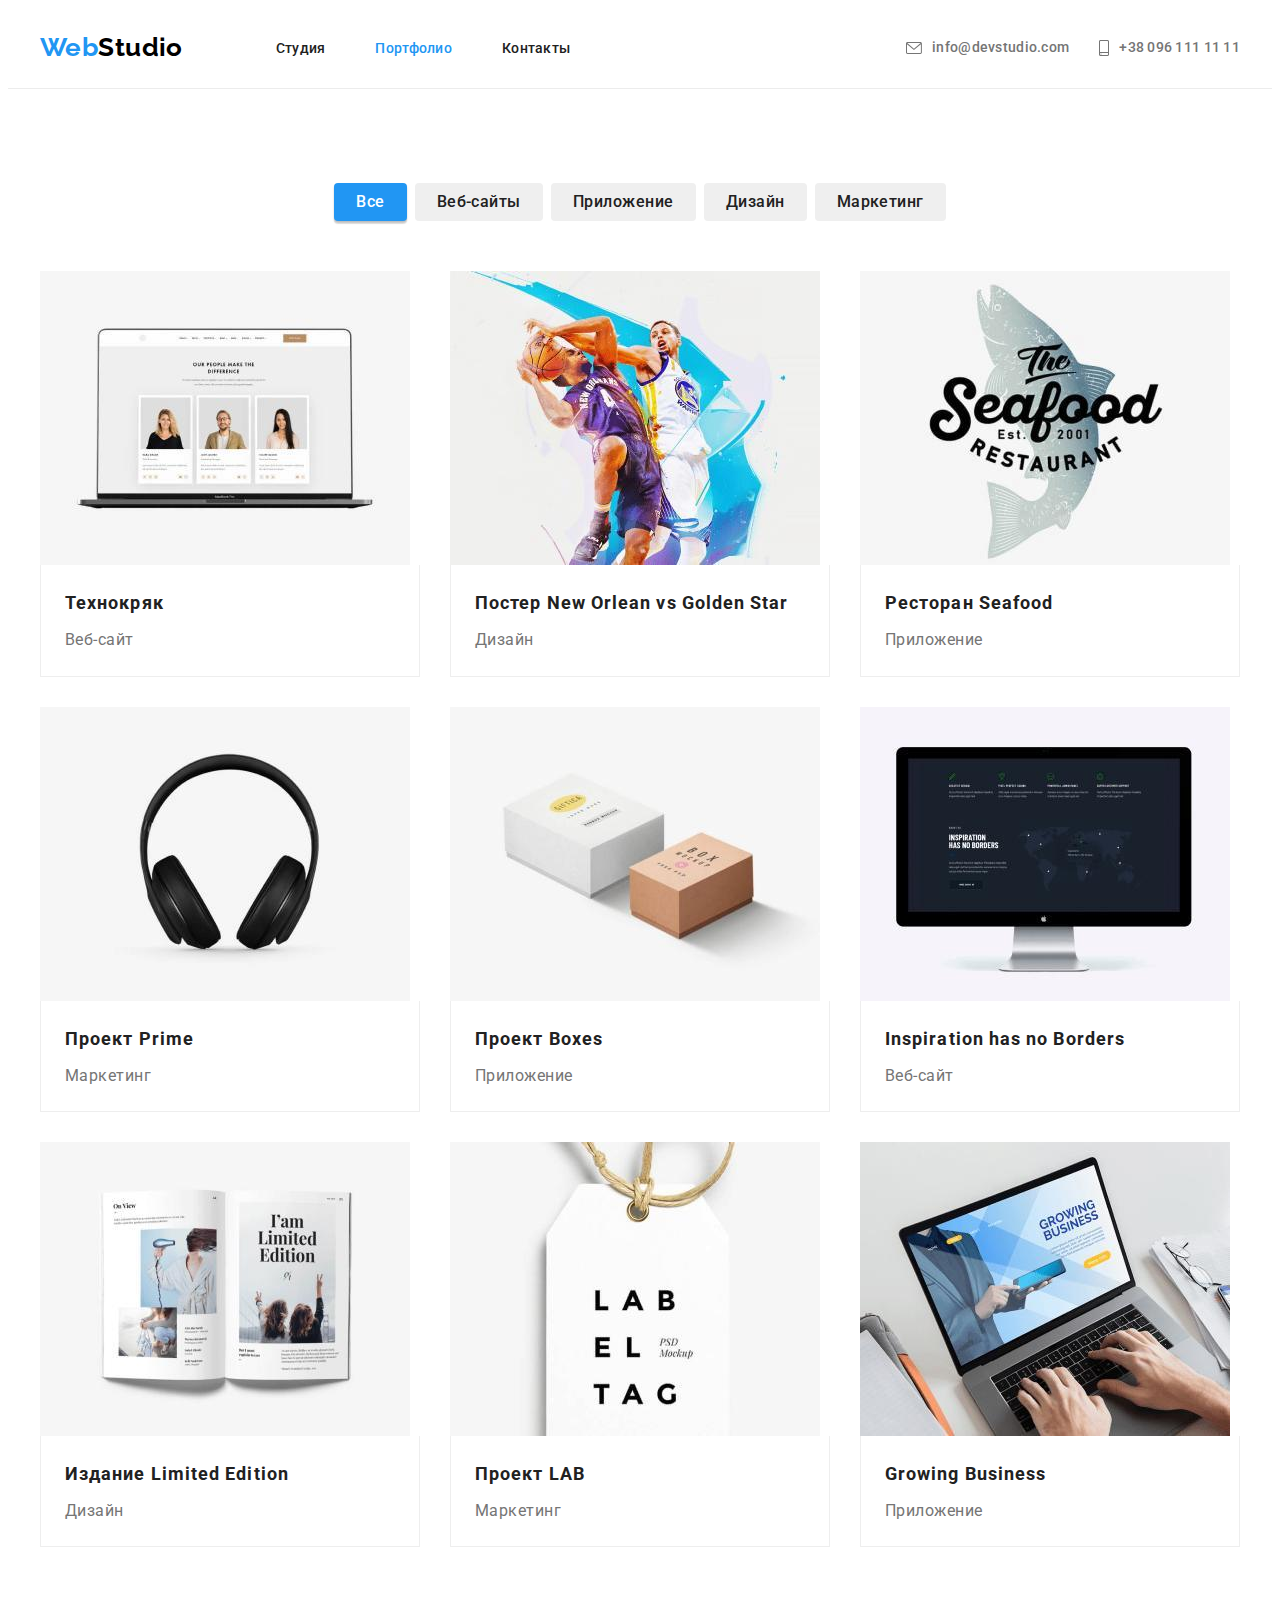
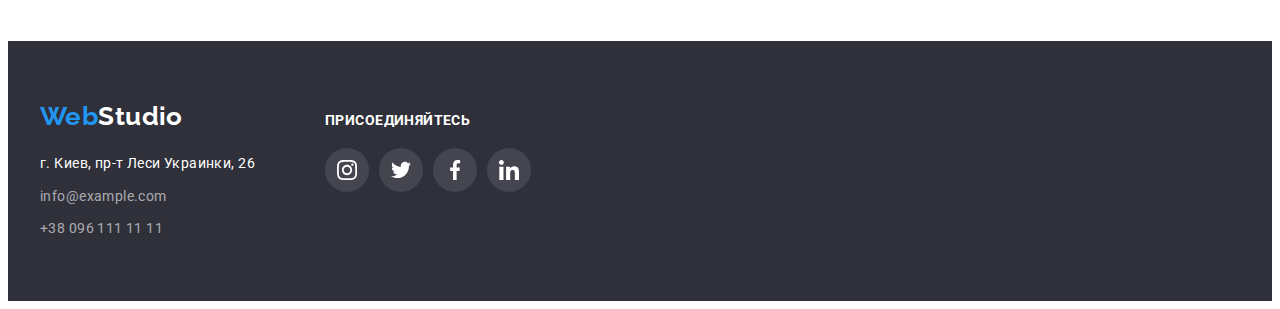
==== commit b04950d4: "Made_adjustments" ====
--- a/portfolio.html
+++ b/portfolio.html
@@ -8,7 +8,11 @@
     <link rel="preconnect" href="https://fonts.googleapis.com" />
     <link rel="preconnect" href="https://fonts.gstatic.com" crossorigin />
     <link rel="stylesheet" href="https://fonts.googleapis.com/css2?family=Raleway:wght@700&family=Roboto:wght@400;500;700;900&display=swap" />
-    <link rel="stylesheet" href="https://cdnjs.cloudflare.com/ajax/libs/modern-normalize/1.1.0/modern-normalize.min.css" />
+    <link rel="stylesheet" href="https://cdnjs.cloudflare.com/ajax/libs/modern-normalize/1.1.0/modern-normalize.min.css"
+    integrity="sha512-wpPYUAdjBVSE4KJnH1VR1HeZfpl1ub8YT/NKx4PuQ5NmX2tKuGu6U/JRp5y+Y8XG2tV+wKQpNHVUX03MfMFn9Q=="
+    crossorigin="anonymous"
+    referrerpolicy="no-referrer"
+    />
     <link rel="stylesheet" href="./css/styles.css" />
     <link rel="shortcut icon" href="/favicon.ico/favicon-16x16.png" type="image/x-icon">
   </head>
@@ -45,7 +49,7 @@
             <ul class="auth-nav list">
                <li class="header-items">
                   <a class="header-contact" href="mailto:info@devstudio.com">
-                     <svg class="header-icon" width="16" heigh="12">
+                     <svg class="header-icon" width="16" height="12">
                         <use
                            href="./images/Icons/sprite.svg#icon-envelope"
                         ></use>
@@ -55,7 +59,7 @@
                </li>
                <li class="header-items">
                   <a class="header-contact" href="tel:+380961111111">
-                     <svg class="header-icon" width="10" heigh="16">
+                     <svg class="header-icon" width="10" height="16">
                         <use
                            href="./images/Icons/sprite.svg#icon-smartphone"
                         ></use>
@@ -163,6 +167,7 @@
             <h2 class="portfolio-projects" lang="en">Inspiration has no Borders</h2>
             <p class="portfolio-description">Веб-сайт</p>
             </div>
+            </a>
           </li>
           <li class="portfolio-item">
             <a class="portfolio-link" href="#">
--- a/css/styles.css
+++ b/css/styles.css
@@ -77,6 +77,7 @@
     /* Тени */
     --shadow-color-box-shadow: 0px 1px 3px rgba(0, 0, 0, 0.12), 0px 1px 1px rgba(0, 0, 0, 0.14), 0px 2px 1px rgba(0, 0, 0, 0.2);
     --shadow-color-portfolio-bt: 0px 3px 1px rgba(0, 0, 0, 0.1), 0px 1px 2px rgba(0, 0, 0, 0.08), 0px 2px 2px rgba(0, 0, 0, 0.12);
+    --portfolio-shadow: 0px 1px 1px rgba(0, 0, 0, 0.12), 0px 4px 4px rgba(0, 0, 0, 0.06), 1px 4px 6px rgba(0, 0, 0, 0.16);
 }
 
 /* Основные стили body */
@@ -390,12 +391,12 @@
 }
 
 /* .features-item-icon:hover {
-    background-color: var(--accent-color);
-} */
-
-/* .features-item-icon:hover .features-icon {
-    --color1: #ffffff;
-    --color2: #000000;
+  background-color: var(--accent-color);
+}
+
+.features-item-icon:hover .features-icon {
+  --color1: #ffffff;
+  --color2: #000000;
 } */
 
 /* What are we doing */
@@ -489,7 +490,7 @@
 }
 
 .social-icon {
-    fill: currentColorff;
+    fill: currentColor;
 }
 
 .social-link:hover,
@@ -605,7 +606,15 @@
 }
 
 .portfolio-link {
+    display: block;
+
     text-decoration: none;
+}
+
+.portfolio-link:hover,
+.portfolio-link:focus {
+    background: var(--primary-background-color);
+    box-shadow: var(--portfolio-shadow);
 }
 
 .portfolio-item {
